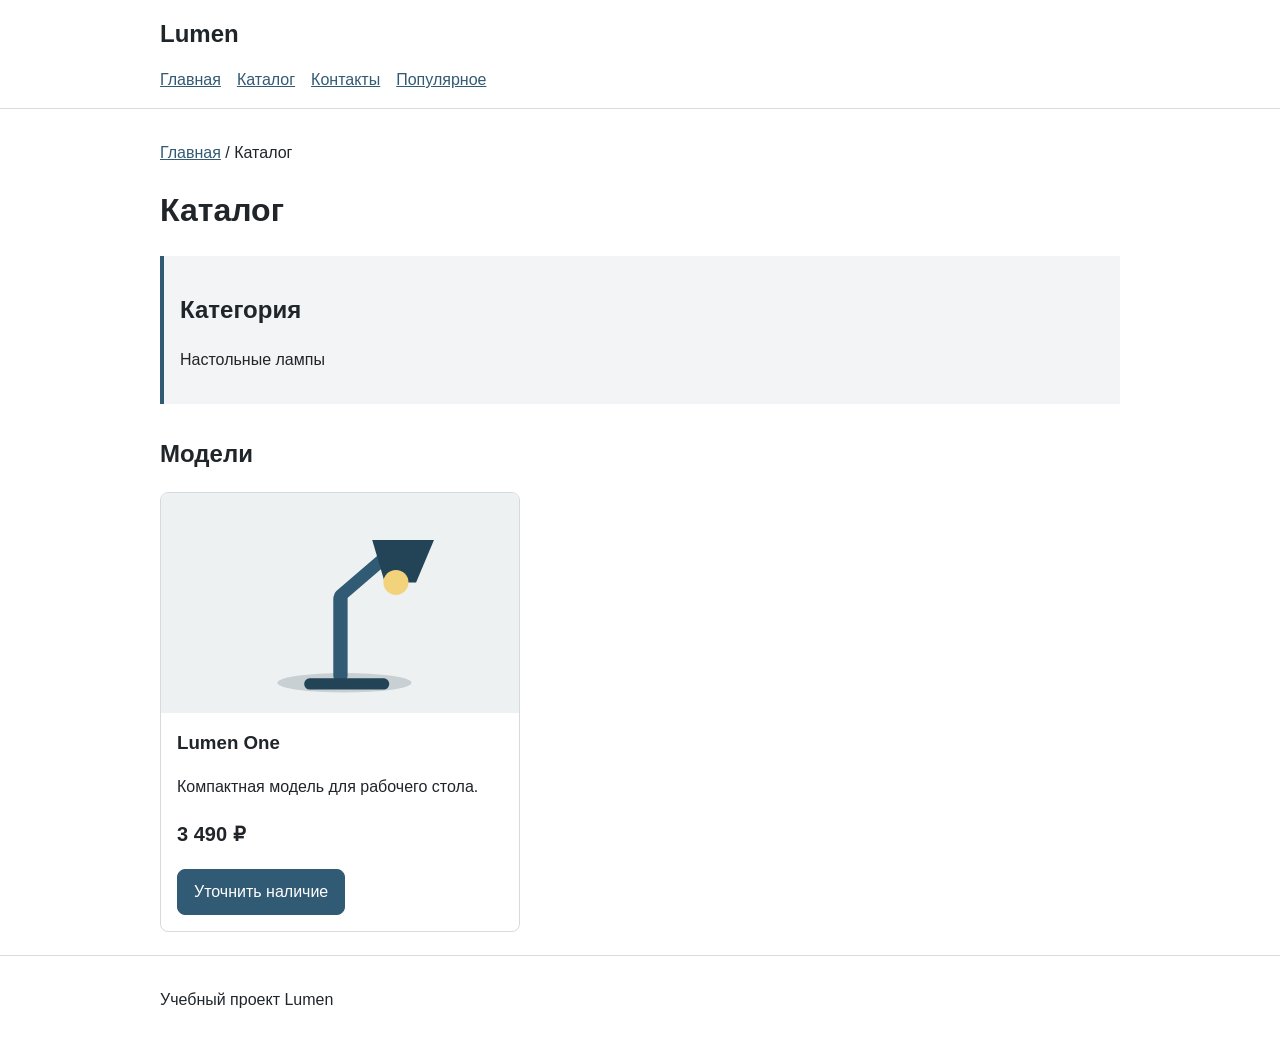
==== catalog.html @ 283505d0 "feat: initialize frontend project structur" ====
<!DOCTYPE html>
<html lang="ru">
<head>
  <meta charset="UTF-8">
  <meta name="viewport" content="width=device-width, initial-scale=1.0">
  <meta name="description" content="Каталог настольных ламп Lumen.">
  <title>Каталог — Lumen</title>
  <link rel="stylesheet" href="css/style.css">
</head>
<body>
  <header class="site-header">
    <div class="container">
      <a class="logo" href="index.html">Lumen</a>
      <nav class="site-nav" aria-label="Основная навигация">
        <ul class="site-nav__list">
          <li><a href="index.html">Главная</a></li>
          <li><a href="catalog.html">Каталог</a></li>
          <li><a href="contacts.html">Контакты</a></li>
          <li><a href="index.html#popular">Популярное</a></li>
        </ul>
      </nav>
    </div>
  </header>

  <main class="section">
    <div class="container">
      <nav class="breadcrumbs" aria-label="Хлебные крошки">
        <a href="index.html">Главная</a> / <span>Каталог</span>
      </nav>
      <h1>Каталог</h1>

      <aside class="catalog-note">
        <h2>Категория</h2>
        <p>Настольные лампы</p>
      </aside>

      <section>
        <h2>Модели</h2>
        <article class="product-card">
          <img class="product-card__image" src="images/lamp.svg" alt="Настольная лампа Lumen One">
          <div class="product-card__content">
            <h3 class="product-card__title">Lumen One</h3>
            <p>Компактная модель для рабочего стола.</p>
            <p class="product-card__price">3 490 ₽</p>
            <a class="button" href="contacts.html">Уточнить наличие</a>
          </div>
        </article>
      </section>
    </div>
  </main>

  <footer class="site-footer">
    <div class="container"><p>Учебный проект Lumen</p></div>
  </footer>
</body>
</html>
---- css/style.css ----
:root {
  --color-primary: #315a74;
  --color-primary-dark: #234357;
  --color-text: #20252a;
  --color-muted: #f2f4f5;
  --color-border: #d6dadd;
  --color-white: #ffffff;
  --space-sm: 8px;
  --space-md: 16px;
  --space-lg: 32px;
  --radius: 8px;
}

* {
  box-sizing: border-box;
}

body {
  position: relative;
  min-height: 100vh;
  margin: 0;
  padding-bottom: 80px;
  color: var(--color-text);
  background: var(--color-white);
  font-family: Arial, sans-serif;
  line-height: 1.5;
}

img {
  max-width: 100%;
}

.container {
  width: 90%;
  max-width: 960px;
  margin: 0 auto;
}

.site-header {
  padding: var(--space-md) 0;
  border-bottom: 1px solid var(--color-border);
}

.logo {
  display: block;
  margin-bottom: var(--space-md);
  color: var(--color-text);
  font-size: 24px;
  font-weight: 700;
  text-decoration: none;
}

.site-nav__list {
  display: flex;
  gap: var(--space-md);
  margin: 0;
  padding: 0;
  list-style: none;
}

.site-nav a,
.breadcrumbs a {
  color: var(--color-primary);
}

.site-nav a:hover,
.breadcrumbs a:hover {
  color: var(--color-primary-dark);
}

.site-nav a:focus-visible,
.breadcrumbs a:focus-visible,
.button:focus-visible,
input:focus-visible,
select:focus-visible,
textarea:focus-visible {
  outline: 2px solid var(--color-primary);
  outline-offset: 3px;
}

.hero {
  padding: 64px 0;
  background: var(--color-muted);
}

.hero p {
  max-width: 650px;
}

.section {
  padding: var(--space-lg) 0;
}

.section--muted {
  background: var(--color-muted);
}

.product-card {
  width: 360px;
  max-width: 100%;
  margin-top: var(--space-md);
  overflow: hidden;
  border: 1px solid var(--color-border);
  border-radius: var(--radius);
  background: var(--color-white);
}

.product-card__image {
  display: block;
  width: 100%;
  height: 220px;
  object-fit: cover;
  background: var(--color-muted);
}

.product-card__content {
  padding: var(--space-md);
}

.product-card__title {
  margin-top: 0;
}

.product-card__price {
  font-size: 20px;
  font-weight: 700;
}

.button {
  display: inline-block;
  padding: 10px 16px;
  border: 1px solid var(--color-primary);
  border-radius: var(--radius);
  background: var(--color-primary);
  color: var(--color-white);
  font: inherit;
  text-decoration: none;
  cursor: pointer;
}

.button:hover {
  background: var(--color-primary-dark);
}

.button--secondary {
  background: var(--color-white);
  color: var(--color-primary);
}

.breadcrumbs {
  margin-bottom: var(--space-md);
}

.catalog-note,
.contact-box {
  margin: var(--space-md) 0 var(--space-lg);
  padding: var(--space-md);
  border-left: 4px solid var(--color-primary);
  background: var(--color-muted);
}

.order-dialog {
  width: 420px;
  max-width: 90%;
  border: 0;
  border-radius: var(--radius);
}

.order-dialog::backdrop {
  background: rgb(0 0 0 / 45%);
}

.order-form label:not(.checkbox-label) {
  display: block;
  margin-top: var(--space-md);
  margin-bottom: var(--space-sm);
}

.order-form input:not([type="checkbox"]),
.order-form select,
.order-form textarea {
  display: block;
  width: 100%;
  padding: 10px;
  border: 1px solid var(--color-border);
  border-radius: var(--radius);
  font: inherit;
}

.checkbox-label {
  display: block;
  margin: var(--space-md) 0;
}

.form-actions {
  margin-top: var(--space-md);
}

.form-actions .button {
  margin-right: var(--space-sm);
}

.form-message {
  padding: var(--space-sm);
  background: var(--color-muted);
}

.site-footer {
  position: absolute;
  right: 0;
  bottom: 0;
  left: 0;
  margin-top: var(--space-lg);
  padding: var(--space-md) 0;
  border-top: 1px solid var(--color-border);
}
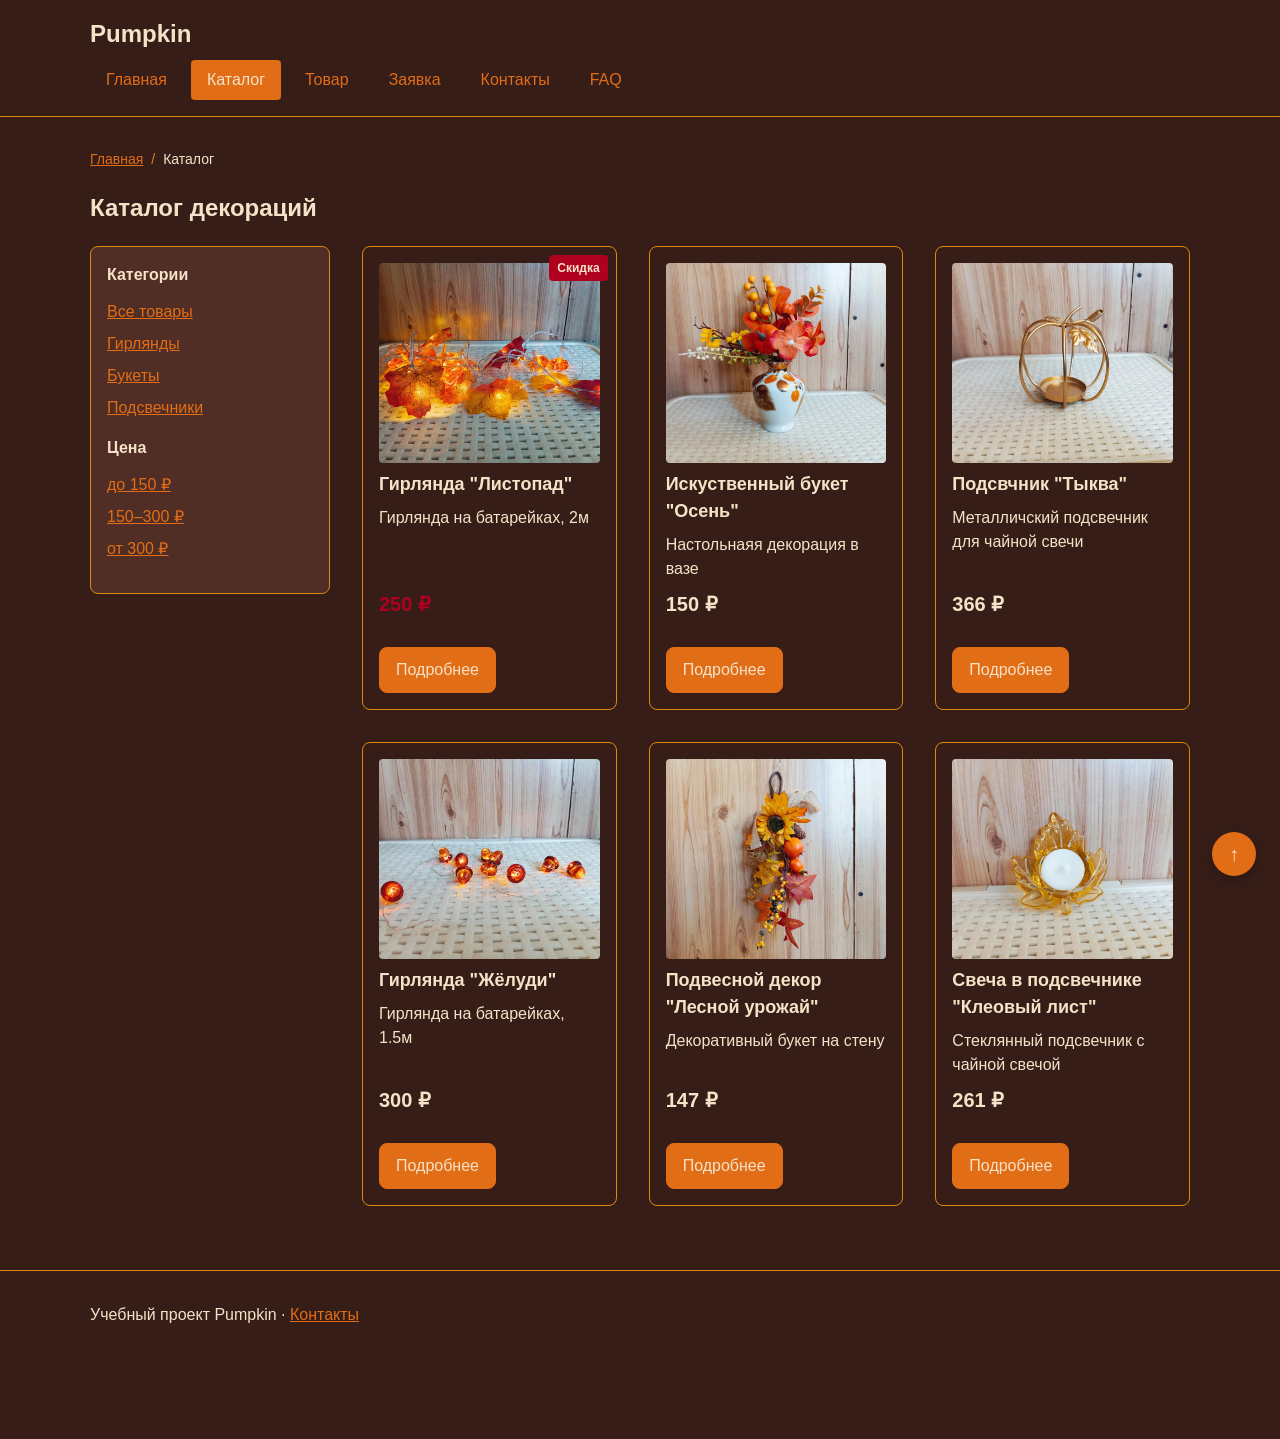
==== commit c6bc9b2f: "Выполнена контрольная работа" ====
--- a/catalog.html
+++ b/catalog.html
@@ -3,54 +3,128 @@
 <head>
   <meta charset="UTF-8">
   <meta name="viewport" content="width=device-width, initial-scale=1.0">
-  <meta name="description" content="Каталог настольных ламп Lumen.">
-  <title>Каталог — Lumen</title>
+  <meta name="description" content="Каталог Pumpkin: товары, фильтры, характеристики.">
+  <title>Каталог — Pumpkin</title>
   <link rel="stylesheet" href="css/style.css">
 </head>
-<body>
+<body id="top">
   <header class="site-header">
     <div class="container">
-      <a class="logo" href="index.html">Lumen</a>
+      <a class="logo" href="index.html">Pumpkin</a>
       <nav class="site-nav" aria-label="Основная навигация">
         <ul class="site-nav__list">
-          <li><a href="index.html">Главная</a></li>
-          <li><a href="catalog.html">Каталог</a></li>
-          <li><a href="contacts.html">Контакты</a></li>
-          <li><a href="index.html#popular">Популярное</a></li>
+          <li class="site-nav__item"><a class="site-nav__link" href="index.html">Главная</a></li>
+          <li class="site-nav__item"><a class="site-nav__link site-nav__link--active" href="catalog.html">Каталог</a></li>
+          <li class="site-nav__item"><a class="site-nav__link" href="product.html">Товар</a></li>
+          <li class="site-nav__item"><a class="site-nav__link" href="order.html">Заявка</a></li>
+          <li class="site-nav__item"><a class="site-nav__link" href="contacts.html">Контакты</a></li>
+          <li class="site-nav__item"><a class="site-nav__link" href="faq.html">FAQ</a></li>
         </ul>
       </nav>
     </div>
   </header>
 
-  <main class="section">
-    <div class="container">
-      <nav class="breadcrumbs" aria-label="Хлебные крошки">
-        <a href="index.html">Главная</a> / <span>Каталог</span>
-      </nav>
-      <h1>Каталог</h1>
+  <main>
+    <section class="section">
+      <div class="container">
+        <nav class="breadcrumbs" aria-label="Хлебные крошки">
+          <ol>
+            <li><a href="index.html">Главная</a></li>
+            <li>Каталог</li>
+          </ol>
+        </nav>
 
-      <aside class="catalog-note">
-        <h2>Категория</h2>
-        <p>Настольные лампы</p>
-      </aside>
+        <h1>Каталог декораций</h1>
 
-      <section>
-        <h2>Модели</h2>
-        <article class="product-card">
-          <img class="product-card__image" src="images/lamp.svg" alt="Настольная лампа Lumen One">
-          <div class="product-card__content">
-            <h3 class="product-card__title">Lumen One</h3>
-            <p>Компактная модель для рабочего стола.</p>
-            <p class="product-card__price">3 490 ₽</p>
-            <a class="button" href="contacts.html">Уточнить наличие</a>
+        <div class="catalog-layout">
+          <aside class="catalog-filters" aria-label="Фильтры каталога">
+            <h2>Категории</h2>
+            <ul>
+              <li><a href="#">Все товары</a></li>
+              <li><a href="#">Гирлянды</a></li>
+              <li><a href="#">Букеты</a></li>
+              <li><a href="#">Подсвечники</a></li>
+            </ul>
+            <h2>Цена</h2>
+            <ul>
+              <li><a href="#">до 150 ₽</a></li>
+              <li><a href="#">150–300 ₽</a></li>
+              <li><a href="#">от 300 ₽</a></li>
+            </ul>
+          </aside>
+
+          <div class="products-grid">
+            <article class="product-card product-card--discount">
+              <span class="product-card__badge">Скидка</span>
+              <img class="product-card__image" src="images/Listopad.jpg" alt="Листопад">
+              <div class="product-card__content">
+                <h3 class="product-card__title">Гирлянда "Листопад"</h3>
+                <p class="product-card__description">Гирлянда на батарейках, 2м</p>
+                <p class="product-card__price">250 ₽</p>
+                <a class="button" href="product.html">Подробнее</a>
+              </div>
+            </article>
+
+            <article class="product-card">
+              <img class="product-card__image" src="images/Osen.jpg" alt="Осень">
+              <div class="product-card__content">
+                <h3 class="product-card__title">Искуственный букет "Осень"</h3>
+                <p class="product-card__description">Настольнаяя декорация в вазе</p>
+                <p class="product-card__price">150 ₽</p>
+                <a class="button" href="product.html">Подробнее</a>
+              </div>
+            </article>
+
+            <article class="product-card">
+              <img class="product-card__image" src="images/Tykva.jpg" alt="Тыква">
+              <div class="product-card__content">
+                <h3 class="product-card__title">Подсвчник "Тыква"</h3>
+                <p class="product-card__description">Металличский подсвечник для чайной свечи</p>
+                <p class="product-card__price">366 ₽</p>
+                <a class="button" href="product.html">Подробнее</a>
+              </div>
+            </article>
+
+            <article class="product-card">
+              <img class="product-card__image" src="images/Zhyoludi.jpg" alt="Жёлуди">
+              <div class="product-card__content">
+                <h3 class="product-card__title">Гирлянда "Жёлуди"</h3>
+                <p class="product-card__description">Гирлянда на батарейках, 1.5м</p>
+                <p class="product-card__price">300 ₽</p>
+                <a class="button" href="product.html">Подробнее</a>
+              </div>
+            </article>
+
+            <article class="product-card">
+              <img class="product-card__image" src="images/Lesnoj_urozhaj.jpg" alt="Лесной урожай">
+              <div class="product-card__content">
+                <h3 class="product-card__title">Подвесной декор "Лесной урожай"</h3>
+                <p class="product-card__description">Декоративный букет на стену</p>
+                <p class="product-card__price">147 ₽</p>
+                <a class="button" href="product.html">Подробнее</a>
+              </div>
+            </article>
+
+            <article class="product-card">
+              <img class="product-card__image" src="images/Klenovyj_list.jpg" alt="Кленовый лист">
+              <div class="product-card__content">
+                <h3 class="product-card__title">Свеча в подсвечнике "Клеовый лист"</h3>
+                <p class="product-card__description">Стеклянный подсвечник с чайной свечой</p>
+                <p class="product-card__price">261 ₽</p>
+                <a class="button" href="product.html">Подробнее</a>
+              </div>
+            </article>
           </div>
-        </article>
-      </section>
-    </div>
+        </div>
+      </div>
+    </section>
   </main>
 
   <footer class="site-footer">
-    <div class="container"><p>Учебный проект Lumen</p></div>
+    <div class="container"><p>Учебный проект Pumpkin · <a href="contacts.html">Контакты</a></p></div>
   </footer>
+
+  <a class="up-button" href="#top" aria-label="Наверх">↑</a>
+  <script src="js/main.js"></script>
 </body>
-</html>
+</html>
--- a/css/style.css
+++ b/css/style.css
@@ -1,13 +1,17 @@
 :root {
-  --color-primary: #315a74;
-  --color-primary-dark: #234357;
-  --color-text: #20252a;
-  --color-muted: #f2f4f5;
-  --color-border: #d6dadd;
-  --color-white: #ffffff;
+  --color-primary: #e16d16;
+  --color-primary-dark:#c34c12;
+  --color-text: #f6e2c7;
+  --color-muted: #502e25;
+  --color-border: #db8a15;
+  --color-white: #f6e2c7;
+  --color-bg: #361d18;
+  --color-danger: #b00020;
   --space-sm: 8px;
   --space-md: 16px;
   --space-lg: 32px;
+  --radius-sm: 4px;
+  --radius-md: 8px;
   --radius: 8px;
 }
 
@@ -21,7 +25,7 @@
   margin: 0;
   padding-bottom: 80px;
   color: var(--color-text);
-  background: var(--color-white);
+  background: var(--color-bg);
   font-family: Arial, sans-serif;
   line-height: 1.5;
 }
@@ -30,20 +34,28 @@
   max-width: 100%;
 }
 
+a {
+  color: var(--color-primary);
+}
+
 .container {
   width: 90%;
-  max-width: 960px;
+  max-width: 1100px;
   margin: 0 auto;
 }
 
 .site-header {
+  position: sticky;
+  top: 0;
+  z-index: 100;
   padding: var(--space-md) 0;
   border-bottom: 1px solid var(--color-border);
+  background: var(--color-bg);
 }
 
 .logo {
   display: block;
-  margin-bottom: var(--space-md);
+  margin-bottom: var(--space-sm);
   color: var(--color-text);
   font-size: 24px;
   font-weight: 700;
@@ -52,28 +64,40 @@
 
 .site-nav__list {
   display: flex;
-  gap: var(--space-md);
+  flex-wrap: wrap;
+  justify-content: flex-start;
+  align-items: center;
+  gap: var(--space-sm);
+  padding: 0;
   margin: 0;
-  padding: 0;
   list-style: none;
 }
 
-.site-nav a,
-.breadcrumbs a {
+.site-nav__link {
+  display: inline-block;
+  padding: var(--space-sm) var(--space-md);
   color: var(--color-primary);
-}
-
-.site-nav a:hover,
-.breadcrumbs a:hover {
-  color: var(--color-primary-dark);
-}
-
-.site-nav a:focus-visible,
+  text-decoration: none;
+  border-radius: var(--radius-sm);
+}
+
+.site-nav__link:hover {
+  color: var(--color-white);
+  background-color: var(--color-primary);
+}
+
+.site-nav__link--active {
+  color: var(--color-white);
+  background-color: var(--color-primary);
+}
+
+.site-nav__link:focus-visible,
+.button:focus-visible,
 .breadcrumbs a:focus-visible,
-.button:focus-visible,
 input:focus-visible,
 select:focus-visible,
-textarea:focus-visible {
+textarea:focus-visible,
+.up-button:focus-visible {
   outline: 2px solid var(--color-primary);
   outline-offset: 3px;
 }
@@ -95,35 +119,73 @@
   background: var(--color-muted);
 }
 
+.products-grid {
+  display: grid;
+  grid-template-columns: repeat(auto-fit, minmax(240px, 1fr));
+  gap: var(--space-lg);
+}
+
 .product-card {
-  width: 360px;
-  max-width: 100%;
-  margin-top: var(--space-md);
-  overflow: hidden;
+  position: relative;
+  display: flex;
+  flex-direction: column;
+  gap: var(--space-sm);
+  padding: var(--space-md);
   border: 1px solid var(--color-border);
-  border-radius: var(--radius);
-  background: var(--color-white);
+  border-radius: var(--radius-md);
+  background-color: var(--color-bg);
+}
+
+.product-card__badge {
+  position: absolute;
+  top: var(--space-sm);
+  right: var(--space-sm);
+  padding: 4px 8px;
+  font-size: 12px;
+  font-weight: 700;
+  color: var(--color-white);
+  background: var(--color-danger);
+  border-radius: var(--radius-sm);
+  z-index: 1;
+}
+
+.product-card--discount .product-card__price {
+  color: var(--color-danger);
 }
 
 .product-card__image {
   display: block;
   width: 100%;
-  height: 220px;
+  height: 200px;
   object-fit: cover;
   background: var(--color-muted);
+  border-radius: var(--radius-sm);
 }
 
 .product-card__content {
-  padding: var(--space-md);
+  display: flex;
+  flex-direction: column;
+  flex: 1;
+  gap: var(--space-sm);
 }
 
 .product-card__title {
-  margin-top: 0;
+  margin: 0;
+  font-size: 18px;
+}
+
+.product-card__description {
+  margin: 0;
 }
 
 .product-card__price {
+  margin-top: auto;
   font-size: 20px;
   font-weight: 700;
+}
+
+.product-card .button {
+  align-self: flex-start;
 }
 
 .button {
@@ -132,7 +194,7 @@
   border: 1px solid var(--color-primary);
   border-radius: var(--radius);
   background: var(--color-primary);
-  color: var(--color-white);
+  color: var(--color-text);
   font: inherit;
   text-decoration: none;
   cursor: pointer;
@@ -147,27 +209,115 @@
   color: var(--color-primary);
 }
 
+.button--secondary:hover {
+  background: var(--color-muted);
+}
+
+.button:disabled,
+.button--disabled {
+  opacity: 0.6;
+  cursor: not-allowed;
+}
+
 .breadcrumbs {
   margin-bottom: var(--space-md);
 }
 
+.breadcrumbs ol {
+  display: flex;
+  flex-wrap: wrap;
+  gap: var(--space-sm);
+  padding: 0;
+  margin: 0;
+  list-style: none;
+  font-size: 14px;
+}
+
+.breadcrumbs li + li::before {
+  content: "/";
+  margin-right: var(--space-sm);
+  color: var(--color-border);
+}
+
+.catalog-layout {
+  display: grid;
+  grid-template-columns: 240px 1fr;
+  gap: var(--space-lg);
+  align-items: start;
+}
+
+.catalog-filters {
+  position: sticky;
+  top: 100px;
+  padding: var(--space-md);
+  border: 1px solid var(--color-border);
+  border-radius: var(--radius);
+  background: var(--color-muted);
+}
+
+.catalog-filters h2 {
+  margin-top: 0;
+  font-size: 16px;
+}
+
+.catalog-filters ul {
+  padding: 0;
+  margin: 0 0 var(--space-md);
+  list-style: none;
+}
+
+.catalog-filters li + li {
+  margin-top: var(--space-sm);
+}
+
+.product-detail {
+  display: grid;
+  grid-template-columns: 1fr 1fr;
+  gap: var(--space-lg);
+  align-items: start;
+}
+
+.product-detail__image {
+  width: 100%;
+  border-radius: var(--radius);
+  background: var(--color-muted);
+}
+
+.product-detail__price {
+  font-size: 24px;
+  font-weight: 700;
+}
+
+.product-table {
+  width: 100%;
+  margin-top: var(--space-md);
+  border-collapse: collapse;
+}
+
+.product-table caption {
+  margin-bottom: var(--space-sm);
+  font-weight: 700;
+  text-align: left;
+}
+
+.product-table th,
+.product-table td {
+  padding: 10px var(--space-md);
+  border: 1px solid var(--color-border);
+  text-align: left;
+  vertical-align: top;
+}
+
+.product-table thead th {
+  background: var(--color-muted);
+}
+
 .catalog-note,
 .contact-box {
-  margin: var(--space-md) 0 var(--space-lg);
+  margin: var(--space-lg) 0 0;
   padding: var(--space-md);
   border-left: 4px solid var(--color-primary);
   background: var(--color-muted);
-}
-
-.order-dialog {
-  width: 420px;
-  max-width: 90%;
-  border: 0;
-  border-radius: var(--radius);
-}
-
-.order-dialog::backdrop {
-  background: rgb(0 0 0 / 45%);
 }
 
 .order-form label:not(.checkbox-label) {
@@ -203,14 +353,72 @@
 .form-message {
   padding: var(--space-sm);
   background: var(--color-muted);
+  border-radius: var(--radius-sm);
+}
+
+.order-dialog {
+  width: 420px;
+  max-width: 90%;
+  padding: var(--space-md);
+  border: 0;
+  border-radius: var(--radius);
+}
+
+.order-dialog::backdrop {
+  background: rgb(0 0 0 / 45%);
+}
+
+.up-button {
+  position: fixed;
+  right: 24px;
+  bottom: 24px;
+  display: flex;
+  align-items: center;
+  justify-content: center;
+  width: 44px;
+  height: 44px;
+  font-size: 20px;
+  color: var(--color-text);
+  background: var(--color-primary);
+  border-radius: 50%;
+  text-decoration: none;
+  box-shadow: 0 4px 12px rgb(0 0 0 / 20%);
+  z-index: 90;
+}
+
+.up-button:hover {
+  background: var(--color-primary-dark);
 }
 
 .site-footer {
-  position: absolute;
-  right: 0;
-  bottom: 0;
-  left: 0;
   margin-top: var(--space-lg);
   padding: var(--space-md) 0;
   border-top: 1px solid var(--color-border);
 }
+
+@media (max-width: 720px) {
+  .catalog-layout,
+  .product-detail {
+    grid-template-columns: 1fr;
+  }
+  .catalog-filters {
+    position: static;
+  }
+}
+
+.faq__item {
+  padding: var(--space-md);
+  margin-bottom: var(--space-sm);
+  border: 1px solid var(--color-border);
+  border-radius: var(--radius);
+  background: var(--color-primary);
+}
+
+.faq__question {
+  cursor: pointer;
+  font-weight: 700;
+}
+
+.faq__answer {
+  margin: var(--space-sm) 0 0;
+}
